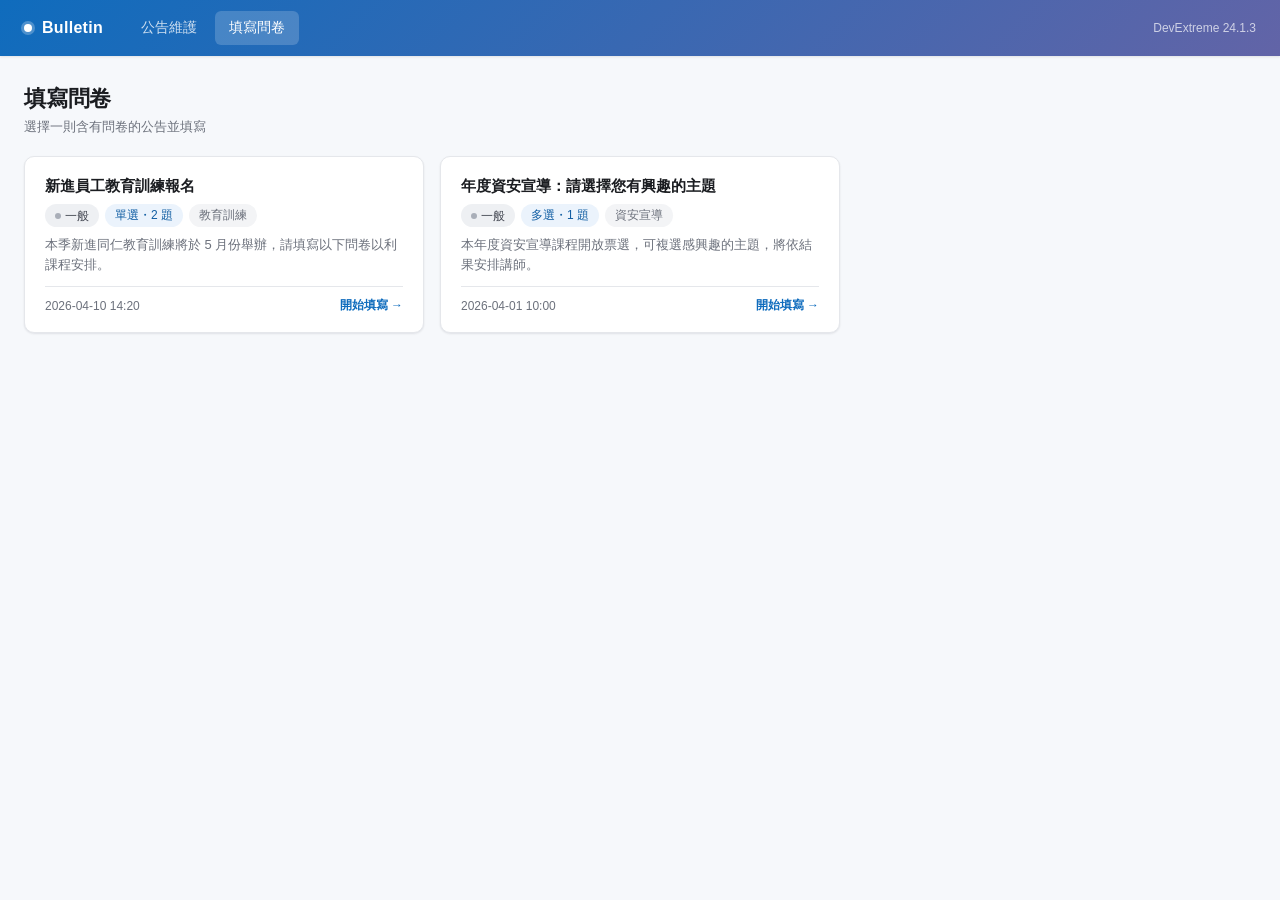
==== survey.html @ 4d08d93a "feat: add survey fill-in page, polish UI, share data layer Survey fill-in page (survey.html / survey" ====
<!DOCTYPE html>
<html lang="zh-Hant">
<head>
    <meta charset="UTF-8">
    <meta name="viewport" content="width=device-width, initial-scale=1.0">
    <title>填寫問卷</title>

    <link rel="stylesheet" href="https://cdn3.devexpress.com/jslib/24.1.3/css/dx.fluent.blue.light.css">
    <link rel="stylesheet" href="styles.css">
</head>
<body>
    <nav class="app-nav">
        <div class="app-nav-inner">
            <div class="app-brand"><span class="dot"></span>Bulletin</div>
            <div class="app-nav-links">
                <a class="app-nav-link" href="index.html">公告維護</a>
                <a class="app-nav-link active" href="survey.html">填寫問卷</a>
            </div>
            <div class="app-nav-meta">DevExtreme 24.1.3</div>
        </div>
    </nav>

    <div class="page-wrapper">
        <header class="page-header">
            <h1 id="pageTitle">填寫問卷</h1>
            <p class="page-subtitle" id="pageSubtitle">選擇一則含有問卷的公告並填寫</p>
        </header>

        <main id="surveyMain">
            <!-- survey.js 會 render 列表或填寫表單 -->
        </main>
    </div>

    <script src="https://code.jquery.com/jquery-3.7.1.min.js"></script>
    <script src="https://cdn3.devexpress.com/jslib/24.1.3/js/dx.all.js"></script>
    <script src="https://cdn3.devexpress.com/jslib/24.1.3/js/localization/dx.messages.zh.js"></script>
    <script src="data.js"></script>
    <script src="survey.js"></script>
</body>
</html>
---- styles.css ----
/* ============================================================
 * styles.css — 公告系統共用樣式
 * 搭配 DevExtreme Fluent Blue Light 主題
 * ============================================================ */

* { box-sizing: border-box; }

:root {
    --primary: #0f6cbd;
    --primary-600: #115ea3;
    --primary-50: #ebf3fc;
    --accent: #6264a7;
    --ink-900: #1b1d21;
    --ink-700: #424650;
    --ink-500: #6c717c;
    --ink-300: #a9aeb8;
    --ink-200: #d1d5db;
    --ink-100: #e5e7eb;
    --surface: #ffffff;
    --surface-alt: #f6f8fb;
    --surface-tint: #fafbfd;
    --danger: #b3261e;
    --danger-bg: #fce8e6;
    --success: #107c10;
    --shadow-sm: 0 1px 2px rgba(15, 23, 42, 0.06), 0 1px 3px rgba(15, 23, 42, 0.04);
    --shadow-md: 0 4px 16px rgba(15, 23, 42, 0.08), 0 2px 6px rgba(15, 23, 42, 0.04);
    --radius-sm: 6px;
    --radius-md: 10px;
    --radius-lg: 14px;
}

html, body {
    margin: 0;
    padding: 0;
    background: var(--surface-alt);
    color: var(--ink-900);
    font-family: "Segoe UI Variable", "Segoe UI", -apple-system, BlinkMacSystemFont,
        "Noto Sans TC", "PingFang TC", "Microsoft JhengHei", sans-serif;
    -webkit-font-smoothing: antialiased;
    -moz-osx-font-smoothing: grayscale;
}

/* ---------- Global nav ---------- */
.app-nav {
    background: linear-gradient(135deg, #0f6cbd 0%, #6264a7 100%);
    color: #fff;
    box-shadow: var(--shadow-sm);
    position: sticky;
    top: 0;
    z-index: 10;
}

.app-nav-inner {
    max-width: 1280px;
    margin: 0 auto;
    padding: 0 24px;
    display: flex;
    align-items: center;
    height: 56px;
    gap: 24px;
}

.app-brand {
    font-weight: 600;
    font-size: 16px;
    letter-spacing: 0.3px;
    display: flex;
    align-items: center;
    gap: 10px;
}

.app-brand .dot {
    width: 8px;
    height: 8px;
    border-radius: 50%;
    background: #fff;
    box-shadow: 0 0 0 3px rgba(255, 255, 255, 0.25);
}

.app-nav-links {
    display: flex;
    gap: 4px;
    flex: 1;
}

.app-nav-link {
    color: rgba(255, 255, 255, 0.78);
    text-decoration: none;
    padding: 8px 14px;
    border-radius: var(--radius-sm);
    font-size: 14px;
    font-weight: 500;
    transition: background 0.15s, color 0.15s;
}

.app-nav-link:hover {
    color: #fff;
    background: rgba(255, 255, 255, 0.12);
}

.app-nav-link.active {
    color: #fff;
    background: rgba(255, 255, 255, 0.18);
}

.app-nav-meta {
    color: rgba(255, 255, 255, 0.7);
    font-size: 12px;
}

/* ---------- Page ---------- */
.page-wrapper {
    max-width: 1280px;
    margin: 0 auto;
    padding: 24px;
}

.page-header {
    margin: 4px 0 20px;
}

.page-header h1 {
    margin: 0;
    font-size: 22px;
    font-weight: 600;
    letter-spacing: -0.2px;
}

.page-subtitle {
    margin: 4px 0 0;
    color: var(--ink-500);
    font-size: 13px;
}

/* ---------- Cards (generic) ---------- */
.card {
    background: var(--surface);
    border-radius: var(--radius-md);
    box-shadow: var(--shadow-sm);
    overflow: hidden;
}

.card-padded {
    padding: 18px 20px;
}

/* DataGrid 外觀 */
#announcementGrid {
    background: var(--surface);
    border-radius: var(--radius-md);
    box-shadow: var(--shadow-sm);
    overflow: hidden;
}

/* ---------- Popup form ---------- */
.popup-form {
    padding: 18px 22px 20px;
    height: 100%;
    overflow-y: auto;
    box-sizing: border-box;
    background: var(--surface);
}

#announcementPopup .dx-tabpanel,
#announcementPopup .dx-tabpanel .dx-multiview-wrapper,
#surveyResultPopup .dx-tabpanel,
#surveyResultPopup .dx-tabpanel .dx-multiview-wrapper {
    height: 100%;
}

.section-title {
    font-size: 13px;
    font-weight: 600;
    color: var(--ink-700);
    margin: 0 0 10px;
    padding-bottom: 6px;
    border-bottom: 1px solid var(--ink-100);
    text-transform: uppercase;
    letter-spacing: 0.5px;
}

.field-row {
    margin-bottom: 18px;
}

.field-label {
    display: block;
    font-size: 13px;
    color: var(--ink-700);
    margin-bottom: 6px;
    font-weight: 500;
}

.field-label .required-mark {
    color: var(--danger);
    margin-left: 2px;
    font-weight: 600;
}

.field-hint {
    font-size: 12px;
    color: var(--ink-500);
    margin-top: 6px;
    line-height: 1.5;
}

/* ---------- Attachments ---------- */
.attachment-section {
    border: 1px solid var(--ink-100);
    border-radius: var(--radius-md);
    padding: 14px 14px 12px;
    background: var(--surface-tint);
}

.attachment-list:not(:empty) {
    margin-bottom: 8px;
}

.attachment-item {
    display: flex;
    align-items: center;
    justify-content: space-between;
    padding: 10px 12px;
    background: var(--surface);
    border: 1px solid var(--ink-100);
    border-radius: var(--radius-sm);
    margin-bottom: 6px;
    transition: border-color 0.15s, background 0.15s;
}

.attachment-item:hover {
    border-color: var(--primary);
}

.attachment-item.is-new {
    background: var(--primary-50);
    border-color: #c0dcf7;
}

.attachment-item.is-removed {
    text-decoration: line-through;
    opacity: 0.55;
    background: var(--danger-bg);
    border-color: #f3c9c4;
}

.attachment-info {
    display: flex;
    align-items: center;
    gap: 10px;
    flex: 1;
    min-width: 0;
}

.attachment-info .dx-icon {
    color: var(--primary);
    font-size: 18px;
}

.attachment-name {
    font-size: 13px;
    color: var(--ink-900);
    overflow: hidden;
    text-overflow: ellipsis;
    white-space: nowrap;
    font-weight: 500;
}

.attachment-meta {
    font-size: 12px;
    color: var(--ink-500);
    flex-shrink: 0;
}

.attachment-badge {
    font-size: 11px;
    padding: 2px 8px;
    border-radius: 10px;
    background: var(--primary);
    color: #fff;
    flex-shrink: 0;
    font-weight: 500;
}

.attachment-actions {
    display: flex;
    gap: 2px;
    flex-shrink: 0;
}

/* ---------- Survey editor ---------- */
.survey-question-list {
    margin-top: 12px;
}

.survey-question-card {
    border: 1px solid var(--ink-100);
    border-radius: var(--radius-md);
    padding: 14px 16px;
    margin-bottom: 12px;
    background: var(--surface);
    box-shadow: var(--shadow-sm);
    transition: box-shadow 0.15s;
}

.survey-question-card:hover {
    box-shadow: var(--shadow-md);
}

.survey-question-header {
    display: flex;
    align-items: center;
    gap: 12px;
    margin-bottom: 12px;
}

.survey-question-index {
    font-weight: 700;
    color: var(--primary);
    flex-shrink: 0;
    min-width: 34px;
    font-size: 14px;
}

.survey-question-body {
    flex: 1;
}

.survey-question-actions {
    display: flex;
    align-items: center;
    gap: 4px;
}

.survey-options {
    margin-top: 12px;
    padding-left: 34px;
}

.survey-option-row {
    display: flex;
    align-items: center;
    gap: 8px;
    margin-bottom: 8px;
}

.survey-option-marker {
    color: var(--ink-300);
    flex-shrink: 0;
    font-size: 16px;
    min-width: 22px;
    text-align: center;
}

.survey-empty {
    padding: 32px 16px;
    text-align: center;
    color: var(--ink-500);
    border: 1px dashed var(--ink-200);
    border-radius: var(--radius-md);
    background: var(--surface-tint);
    font-size: 14px;
}

.survey-toolbar {
    display: flex;
    justify-content: space-between;
    align-items: center;
    margin-bottom: 12px;
    padding-bottom: 8px;
    border-bottom: 1px solid var(--ink-100);
}

.survey-toolbar-title {
    font-weight: 600;
    color: var(--ink-900);
    font-size: 14px;
}

.survey-toolbar-count {
    color: var(--ink-500);
    margin-left: 10px;
    font-size: 12px;
    font-weight: normal;
}

/* ---------- Survey result ---------- */
.result-summary {
    display: flex;
    align-items: center;
    gap: 20px;
    padding: 16px 20px;
    background: linear-gradient(135deg, var(--primary-50) 0%, #fff 100%);
    border-radius: var(--radius-md);
    margin-bottom: 18px;
    border: 1px solid #dfebf8;
}

.result-summary-label {
    color: var(--ink-500);
    font-size: 13px;
}

.result-summary-value {
    font-size: 28px;
    color: var(--primary);
    font-weight: 700;
    letter-spacing: -0.5px;
}

.result-summary-type {
    color: var(--ink-700);
    font-size: 13px;
    padding: 4px 10px;
    background: var(--surface);
    border-radius: 12px;
    border: 1px solid var(--ink-100);
}

.result-empty {
    padding: 48px 16px;
    text-align: center;
    color: var(--ink-500);
    font-size: 14px;
}

.result-question {
    border: 1px solid var(--ink-100);
    border-radius: var(--radius-md);
    padding: 16px 18px;
    margin-bottom: 12px;
    background: var(--surface);
    box-shadow: var(--shadow-sm);
}

.result-question-title {
    font-weight: 600;
    margin-bottom: 12px;
    color: var(--ink-900);
    font-size: 14px;
}

.result-question-required {
    color: var(--danger);
    font-size: 11px;
    margin-left: 8px;
    padding: 2px 6px;
    background: var(--danger-bg);
    border-radius: 4px;
    font-weight: 500;
}

.result-bar-row {
    display: grid;
    grid-template-columns: minmax(140px, 220px) 1fr 90px;
    align-items: center;
    gap: 12px;
    margin-bottom: 8px;
    font-size: 13px;
}

.result-bar-label {
    color: var(--ink-700);
    overflow: hidden;
    text-overflow: ellipsis;
    white-space: nowrap;
}

.result-bar-track {
    height: 10px;
    background: var(--ink-100);
    border-radius: 5px;
    overflow: hidden;
    position: relative;
}

.result-bar-fill {
    height: 100%;
    background: linear-gradient(90deg, var(--primary) 0%, var(--accent) 100%);
    border-radius: 5px;
    transition: width 0.4s ease-out;
}

.result-bar-value {
    text-align: right;
    color: var(--ink-700);
    font-variant-numeric: tabular-nums;
    font-weight: 500;
}

/* ---------- DataGrid cell badges ---------- */
.importance-pill {
    display: inline-flex;
    align-items: center;
    gap: 4px;
    padding: 3px 10px;
    border-radius: 12px;
    font-size: 12px;
    font-weight: 500;
    line-height: 1;
}

.importance-pill::before {
    content: '';
    width: 6px;
    height: 6px;
    border-radius: 50%;
    flex-shrink: 0;
}

.importance-normal {
    background: #eef0f3;
    color: var(--ink-700);
}
.importance-normal::before { background: var(--ink-300); }

.importance-high {
    background: var(--danger-bg);
    color: var(--danger);
}
.importance-high::before { background: var(--danger); }

.survey-tag {
    display: inline-block;
    padding: 3px 10px;
    border-radius: 12px;
    font-size: 12px;
    background: var(--primary-50);
    color: var(--primary-600);
    font-weight: 500;
}

.survey-tag.none {
    background: #f3f4f6;
    color: var(--ink-500);
}

/* ============================================================
 * Fill-in survey page (survey.html)
 * ============================================================ */
.survey-list {
    display: grid;
    grid-template-columns: repeat(auto-fill, minmax(340px, 1fr));
    gap: 16px;
}

.survey-card {
    background: var(--surface);
    border-radius: var(--radius-md);
    padding: 18px 20px;
    box-shadow: var(--shadow-sm);
    border: 1px solid var(--ink-100);
    cursor: pointer;
    transition: transform 0.15s, box-shadow 0.15s, border-color 0.15s;
    display: flex;
    flex-direction: column;
    min-height: 160px;
    position: relative;
}

.survey-card:hover {
    transform: translateY(-2px);
    box-shadow: var(--shadow-md);
    border-color: var(--primary);
}

.survey-card-header {
    display: flex;
    align-items: flex-start;
    gap: 10px;
    margin-bottom: 8px;
}

.survey-card-title {
    font-size: 15px;
    font-weight: 600;
    color: var(--ink-900);
    flex: 1;
    line-height: 1.4;
}

.survey-card-meta {
    display: flex;
    flex-wrap: wrap;
    gap: 6px;
    margin-bottom: 8px;
}

.survey-card-content {
    color: var(--ink-500);
    font-size: 13px;
    line-height: 1.5;
    flex: 1;
    overflow: hidden;
    display: -webkit-box;
    -webkit-line-clamp: 3;
    -webkit-box-orient: vertical;
}

.survey-card-footer {
    margin-top: 12px;
    padding-top: 10px;
    border-top: 1px solid var(--ink-100);
    display: flex;
    align-items: center;
    justify-content: space-between;
    font-size: 12px;
    color: var(--ink-500);
}

.survey-card-footer .arrow {
    color: var(--primary);
    font-weight: 600;
}

.survey-card.submitted::after {
    content: '✓ 已填寫';
    position: absolute;
    top: 12px;
    right: 12px;
    font-size: 11px;
    color: var(--success);
    background: #e6f4ea;
    padding: 3px 10px;
    border-radius: 10px;
    font-weight: 500;
}

/* Fill form */
.fill-form {
    background: var(--surface);
    border-radius: var(--radius-md);
    box-shadow: var(--shadow-sm);
    padding: 24px 28px;
}

.fill-back {
    display: inline-flex;
    align-items: center;
    gap: 6px;
    color: var(--primary);
    cursor: pointer;
    font-size: 13px;
    margin-bottom: 14px;
    font-weight: 500;
}

.fill-back:hover { text-decoration: underline; }

.fill-announcement-header {
    padding-bottom: 18px;
    border-bottom: 1px solid var(--ink-100);
    margin-bottom: 22px;
}

.fill-announcement-title {
    font-size: 22px;
    font-weight: 600;
    color: var(--ink-900);
    margin: 0 0 8px;
    letter-spacing: -0.2px;
}

.fill-announcement-meta {
    display: flex;
    flex-wrap: wrap;
    gap: 8px;
    margin-bottom: 12px;
    align-items: center;
    color: var(--ink-500);
    font-size: 12px;
}

.fill-announcement-content {
    color: var(--ink-700);
    font-size: 14px;
    line-height: 1.7;
    white-space: pre-wrap;
    background: var(--surface-tint);
    padding: 14px 16px;
    border-radius: var(--radius-sm);
    border-left: 3px solid var(--primary);
}

.fill-attachments {
    margin-top: 14px;
}

.fill-attachment-chip {
    display: inline-flex;
    align-items: center;
    gap: 6px;
    padding: 6px 12px;
    border-radius: 16px;
    background: var(--primary-50);
    color: var(--primary-600);
    font-size: 12px;
    margin-right: 6px;
    margin-bottom: 6px;
    cursor: pointer;
    border: 1px solid #dfebf8;
    transition: background 0.15s;
}
.fill-attachment-chip:hover { background: #d8e8fa; }

.fill-question {
    margin-bottom: 22px;
}

.fill-question-title {
    font-size: 15px;
    font-weight: 600;
    margin-bottom: 12px;
    color: var(--ink-900);
}

.fill-question-index {
    color: var(--primary);
    margin-right: 6px;
    font-weight: 700;
}

.fill-required-mark {
    color: var(--danger);
    margin-left: 4px;
}

.fill-actions {
    margin-top: 24px;
    padding-top: 18px;
    border-top: 1px solid var(--ink-100);
    display: flex;
    justify-content: flex-end;
    gap: 10px;
}

.empty-state {
    text-align: center;
    padding: 72px 20px;
    color: var(--ink-500);
}

.empty-state .icon {
    font-size: 48px;
    color: var(--ink-300);
    margin-bottom: 12px;
}

.empty-state h3 {
    color: var(--ink-700);
    font-weight: 600;
    margin: 0 0 6px;
    font-size: 16px;
}

/* ---------- Thank you state ---------- */
.thank-you {
    text-align: center;
    padding: 60px 20px;
    background: var(--surface);
    border-radius: var(--radius-md);
    box-shadow: var(--shadow-sm);
}

.thank-you-icon {
    width: 72px;
    height: 72px;
    border-radius: 50%;
    background: linear-gradient(135deg, #e6f4ea 0%, #cfe9d5 100%);
    color: var(--success);
    display: inline-flex;
    align-items: center;
    justify-content: center;
    font-size: 36px;
    margin-bottom: 18px;
}

.thank-you h2 {
    margin: 0 0 8px;
    color: var(--ink-900);
    font-size: 22px;
    font-weight: 600;
}

.thank-you p {
    color: var(--ink-500);
    margin: 0 0 22px;
}
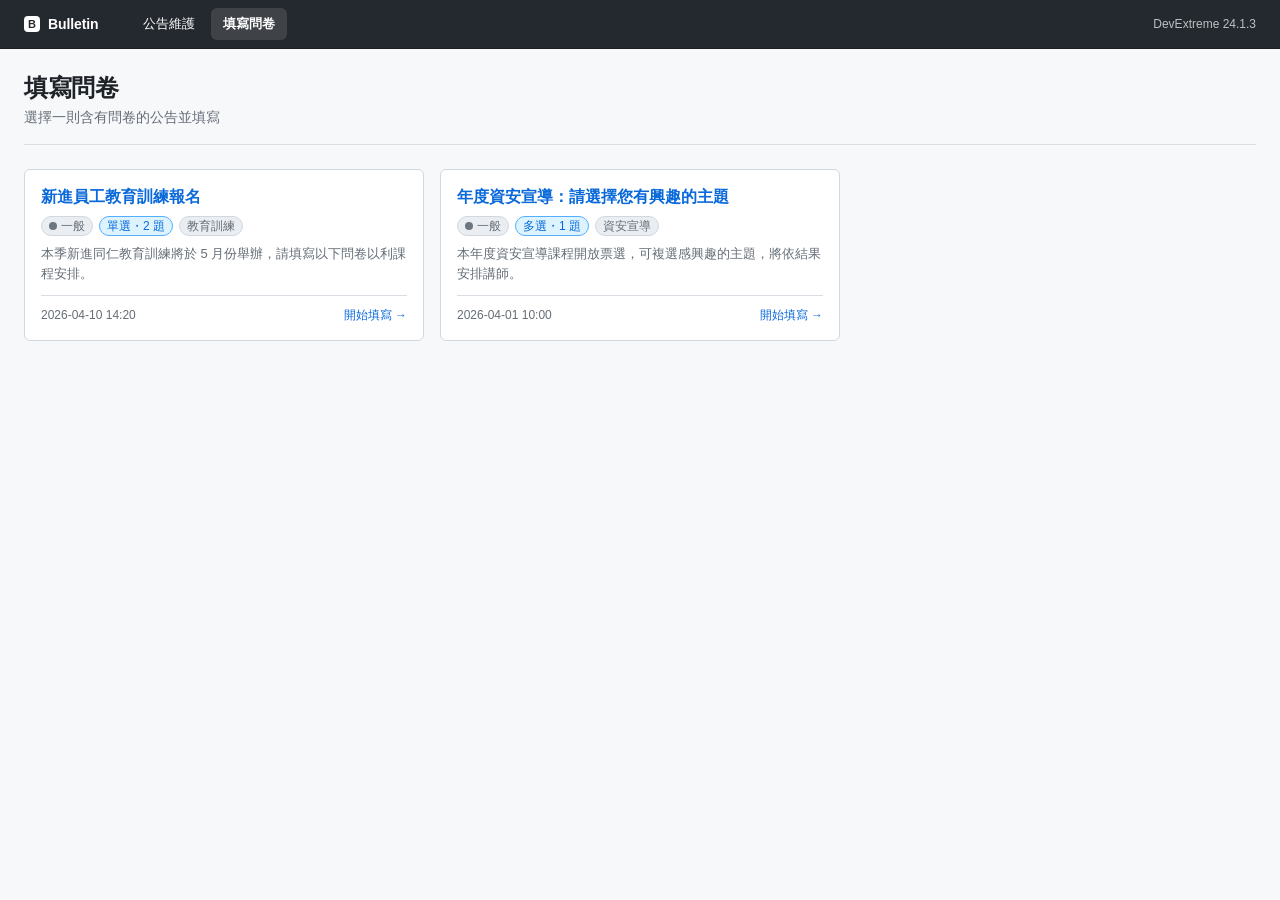
==== commit e738e1aa: "refactor: redesign UI with GitHub Primer design system (light) Tokens - Replace Fluent palette with " ====
--- a/survey.html
+++ b/survey.html
@@ -5,7 +5,7 @@
     <meta name="viewport" content="width=device-width, initial-scale=1.0">
     <title>填寫問卷</title>
 
-    <link rel="stylesheet" href="https://cdn3.devexpress.com/jslib/24.1.3/css/dx.fluent.blue.light.css">
+    <link rel="stylesheet" href="https://cdn3.devexpress.com/jslib/24.1.3/css/dx.light.css">
     <link rel="stylesheet" href="styles.css">
 </head>
 <body>
--- a/styles.css
+++ b/styles.css
@@ -1,53 +1,88 @@
 /* ============================================================
- * styles.css — 公告系統共用樣式
- * 搭配 DevExtreme Fluent Blue Light 主題
+ * styles.css — GitHub Primer Design System (light)
  * ============================================================ */
 
 * { box-sizing: border-box; }
 
 :root {
-    --primary: #0f6cbd;
-    --primary-600: #115ea3;
-    --primary-50: #ebf3fc;
-    --accent: #6264a7;
-    --ink-900: #1b1d21;
-    --ink-700: #424650;
-    --ink-500: #6c717c;
-    --ink-300: #a9aeb8;
-    --ink-200: #d1d5db;
-    --ink-100: #e5e7eb;
-    --surface: #ffffff;
-    --surface-alt: #f6f8fb;
-    --surface-tint: #fafbfd;
-    --danger: #b3261e;
-    --danger-bg: #fce8e6;
-    --success: #107c10;
-    --shadow-sm: 0 1px 2px rgba(15, 23, 42, 0.06), 0 1px 3px rgba(15, 23, 42, 0.04);
-    --shadow-md: 0 4px 16px rgba(15, 23, 42, 0.08), 0 2px 6px rgba(15, 23, 42, 0.04);
+    /* ---- Primer color tokens (light) ---- */
+    --color-canvas-default: #ffffff;
+    --color-canvas-subtle: #f6f8fa;
+    --color-canvas-inset: #eef1f4;
+    --color-canvas-overlay: #ffffff;
+
+    --color-fg-default: #1f2328;
+    --color-fg-muted: #656d76;
+    --color-fg-subtle: #6e7781;
+    --color-fg-on-emphasis: #ffffff;
+
+    --color-border-default: #d0d7de;
+    --color-border-muted: #d8dee4;
+
+    --color-accent-fg: #0969da;
+    --color-accent-emphasis: #0969da;
+    --color-accent-emphasis-hover: #0860ca;
+    --color-accent-subtle: #ddf4ff;
+    --color-accent-muted: #54aeff;
+
+    --color-success-fg: #1a7f37;
+    --color-success-emphasis: #1f883d;
+    --color-success-emphasis-hover: #1a7f37;
+    --color-success-subtle: #dafbe1;
+
+    --color-attention-fg: #9a6700;
+    --color-attention-subtle: #fff8c5;
+
+    --color-danger-fg: #d1242f;
+    --color-danger-emphasis: #cf222e;
+    --color-danger-emphasis-hover: #a40e26;
+    --color-danger-subtle: #ffebe9;
+
+    --color-neutral-emphasis: #6e7781;
+    --color-neutral-muted: #eaeef2;
+    --color-neutral-subtle: #f6f8fa;
+
+    /* nav */
+    --color-header-bg: #24292f;
+    --color-header-fg: #ffffff;
+    --color-header-fg-muted: #ffffffb3;
+
+    /* radius / spacing */
     --radius-sm: 6px;
-    --radius-md: 10px;
-    --radius-lg: 14px;
+    --radius-md: 6px;
+    --radius-lg: 8px;
+    --radius-pill: 2em;
+
+    --shadow-overlay: 0 1px 3px rgba(31, 35, 40, 0.08), 0 8px 24px rgba(31, 35, 40, 0.12);
+    --shadow-resting: 0 1px 0 rgba(31, 35, 40, 0.04);
 }
 
 html, body {
     margin: 0;
     padding: 0;
-    background: var(--surface-alt);
-    color: var(--ink-900);
-    font-family: "Segoe UI Variable", "Segoe UI", -apple-system, BlinkMacSystemFont,
-        "Noto Sans TC", "PingFang TC", "Microsoft JhengHei", sans-serif;
+    background: var(--color-canvas-subtle);
+    color: var(--color-fg-default);
+    font-family: -apple-system, BlinkMacSystemFont, "Segoe UI", "Noto Sans",
+        "Helvetica Neue", "PingFang TC", "Microsoft JhengHei", sans-serif;
+    font-size: 14px;
+    line-height: 1.5;
     -webkit-font-smoothing: antialiased;
     -moz-osx-font-smoothing: grayscale;
 }
 
-/* ---------- Global nav ---------- */
+a { color: var(--color-accent-fg); text-decoration: none; }
+a:hover { text-decoration: underline; }
+
+/* ============================================================
+ * Header / nav (GitHub style)
+ * ============================================================ */
 .app-nav {
-    background: linear-gradient(135deg, #0f6cbd 0%, #6264a7 100%);
-    color: #fff;
-    box-shadow: var(--shadow-sm);
+    background: var(--color-header-bg);
+    color: var(--color-header-fg);
+    border-bottom: 1px solid #1b1f24;
     position: sticky;
     top: 0;
-    z-index: 10;
+    z-index: 30;
 }
 
 .app-nav-inner {
@@ -56,59 +91,70 @@
     padding: 0 24px;
     display: flex;
     align-items: center;
-    height: 56px;
-    gap: 24px;
+    height: 48px;
+    gap: 16px;
 }
 
 .app-brand {
     font-weight: 600;
-    font-size: 16px;
-    letter-spacing: 0.3px;
-    display: flex;
-    align-items: center;
-    gap: 10px;
+    font-size: 14px;
+    color: var(--color-header-fg);
+    display: flex;
+    align-items: center;
+    gap: 8px;
+    letter-spacing: -0.1px;
 }
 
 .app-brand .dot {
-    width: 8px;
-    height: 8px;
-    border-radius: 50%;
-    background: #fff;
-    box-shadow: 0 0 0 3px rgba(255, 255, 255, 0.25);
-}
+    width: 16px;
+    height: 16px;
+    border-radius: 4px;
+    background: var(--color-header-fg);
+    color: var(--color-header-bg);
+    display: inline-flex;
+    align-items: center;
+    justify-content: center;
+    font-size: 11px;
+    font-weight: 700;
+}
+.app-brand .dot::after { content: 'B'; }
 
 .app-nav-links {
     display: flex;
     gap: 4px;
     flex: 1;
+    margin-left: 16px;
 }
 
 .app-nav-link {
-    color: rgba(255, 255, 255, 0.78);
+    color: var(--color-header-fg);
     text-decoration: none;
-    padding: 8px 14px;
+    padding: 6px 12px;
     border-radius: var(--radius-sm);
-    font-size: 14px;
+    font-size: 13px;
     font-weight: 500;
-    transition: background 0.15s, color 0.15s;
+    line-height: 20px;
+    transition: background 0.12s;
 }
 
 .app-nav-link:hover {
-    color: #fff;
+    background: rgba(255, 255, 255, 0.08);
+    text-decoration: none;
+}
+
+.app-nav-link.active {
     background: rgba(255, 255, 255, 0.12);
-}
-
-.app-nav-link.active {
-    color: #fff;
-    background: rgba(255, 255, 255, 0.18);
+    font-weight: 600;
 }
 
 .app-nav-meta {
-    color: rgba(255, 255, 255, 0.7);
+    color: var(--color-header-fg-muted);
     font-size: 12px;
 }
 
-/* ---------- Page ---------- */
+/* ============================================================
+ * Page layout
+ * ============================================================ */
 .page-wrapper {
     max-width: 1280px;
     margin: 0 auto;
@@ -116,49 +162,70 @@
 }
 
 .page-header {
-    margin: 4px 0 20px;
+    margin: 0 0 24px;
+    padding-bottom: 16px;
+    border-bottom: 1px solid var(--color-border-muted);
 }
 
 .page-header h1 {
     margin: 0;
-    font-size: 22px;
-    font-weight: 600;
-    letter-spacing: -0.2px;
+    font-size: 24px;
+    font-weight: 600;
+    line-height: 1.25;
+    letter-spacing: -0.3px;
+    color: var(--color-fg-default);
 }
 
 .page-subtitle {
     margin: 4px 0 0;
-    color: var(--ink-500);
-    font-size: 13px;
-}
-
-/* ---------- Cards (generic) ---------- */
-.card {
-    background: var(--surface);
-    border-radius: var(--radius-md);
-    box-shadow: var(--shadow-sm);
+    color: var(--color-fg-muted);
+    font-size: 14px;
+}
+
+/* ============================================================
+ * Box / card (Primer Box)
+ * ============================================================ */
+.card,
+#announcementGrid {
+    background: var(--color-canvas-default);
+    border: 1px solid var(--color-border-default);
+    border-radius: var(--radius-md);
     overflow: hidden;
 }
 
-.card-padded {
-    padding: 18px 20px;
-}
-
-/* DataGrid 外觀 */
-#announcementGrid {
-    background: var(--surface);
-    border-radius: var(--radius-md);
-    box-shadow: var(--shadow-sm);
-    overflow: hidden;
-}
-
-/* ---------- Popup form ---------- */
+/* ============================================================
+ * Popup (override DevExtreme)
+ * ============================================================ */
+.dx-overlay-content.dx-popup-normal {
+    border-radius: var(--radius-lg);
+    box-shadow: var(--shadow-overlay);
+    border: 1px solid var(--color-border-default);
+}
+
+.dx-popup-title.dx-toolbar {
+    background: var(--color-canvas-default);
+    border-bottom: 1px solid var(--color-border-muted);
+    padding: 12px 16px;
+}
+
+.dx-popup-title .dx-toolbar-label {
+    font-size: 16px;
+    font-weight: 600;
+    color: var(--color-fg-default);
+}
+
+.dx-popup-bottom.dx-toolbar {
+    background: var(--color-canvas-subtle);
+    border-top: 1px solid var(--color-border-muted);
+    padding: 12px 16px;
+}
+
 .popup-form {
-    padding: 18px 22px 20px;
+    padding: 16px 20px 20px;
     height: 100%;
     overflow-y: auto;
     box-sizing: border-box;
-    background: var(--surface);
+    background: var(--color-canvas-default);
 }
 
 #announcementPopup .dx-tabpanel,
@@ -168,80 +235,270 @@
     height: 100%;
 }
 
-.section-title {
-    font-size: 13px;
-    font-weight: 600;
-    color: var(--ink-700);
-    margin: 0 0 10px;
-    padding-bottom: 6px;
-    border-bottom: 1px solid var(--ink-100);
-    text-transform: uppercase;
-    letter-spacing: 0.5px;
-}
-
-.field-row {
-    margin-bottom: 18px;
-}
+/* ============================================================
+ * Form fields
+ * ============================================================ */
+.field-row { margin-bottom: 16px; }
 
 .field-label {
     display: block;
     font-size: 13px;
-    color: var(--ink-700);
+    font-weight: 600;
+    color: var(--color-fg-default);
     margin-bottom: 6px;
-    font-weight: 500;
+    line-height: 1.4;
 }
 
 .field-label .required-mark {
-    color: var(--danger);
+    color: var(--color-danger-fg);
     margin-left: 2px;
-    font-weight: 600;
 }
 
 .field-hint {
     font-size: 12px;
-    color: var(--ink-500);
+    color: var(--color-fg-muted);
     margin-top: 6px;
     line-height: 1.5;
 }
 
-/* ---------- Attachments ---------- */
+/* DevExtreme inputs — Primer flat look */
+.dx-texteditor.dx-editor-outlined {
+    border: 1px solid var(--color-border-default);
+    border-radius: var(--radius-sm);
+    background: var(--color-canvas-default);
+    transition: border-color 0.12s, box-shadow 0.12s;
+}
+.dx-texteditor.dx-editor-outlined.dx-state-hover {
+    border-color: #b1b9c1;
+}
+.dx-texteditor.dx-editor-outlined.dx-state-focused {
+    border-color: var(--color-accent-emphasis);
+    box-shadow: 0 0 0 3px rgba(9, 105, 218, 0.3);
+}
+.dx-texteditor-input {
+    color: var(--color-fg-default);
+    font-family: inherit;
+    font-size: 14px;
+}
+
+/* ============================================================
+ * Buttons (Primer)
+ * ============================================================ */
+.dx-button {
+    border-radius: var(--radius-sm);
+    transition: background 0.1s, border-color 0.1s, box-shadow 0.1s;
+    font-weight: 500;
+}
+
+/* default styled button (secondary): white with grey border */
+.dx-button-mode-contained.dx-button-normal {
+    background: var(--color-canvas-default);
+    border: 1px solid var(--color-border-default);
+    color: var(--color-fg-default);
+    box-shadow: var(--shadow-resting);
+}
+.dx-button-mode-contained.dx-button-normal.dx-state-hover {
+    background: var(--color-canvas-subtle);
+    border-color: var(--color-border-default);
+}
+.dx-button-mode-contained.dx-button-normal.dx-state-active {
+    background: var(--color-canvas-inset);
+}
+
+/* primary button: GitHub green */
+.dx-button-mode-contained.dx-button-default {
+    background: var(--color-success-emphasis);
+    border: 1px solid rgba(31, 35, 40, 0.15);
+    color: #fff;
+    box-shadow: var(--shadow-resting);
+}
+.dx-button-mode-contained.dx-button-default.dx-state-hover {
+    background: var(--color-success-emphasis-hover);
+    border-color: rgba(31, 35, 40, 0.15);
+}
+.dx-button-mode-contained.dx-button-default.dx-state-active {
+    background: #187534;
+}
+.dx-button-mode-contained.dx-button-default .dx-icon,
+.dx-button-mode-contained.dx-button-default .dx-button-text {
+    color: #fff;
+}
+
+/* danger */
+.dx-button-mode-contained.dx-button-danger {
+    background: var(--color-danger-emphasis);
+    border: 1px solid rgba(31, 35, 40, 0.15);
+    color: #fff;
+}
+.dx-button-mode-contained.dx-button-danger.dx-state-hover {
+    background: var(--color-danger-emphasis-hover);
+}
+
+/* outlined */
+.dx-button-mode-outlined.dx-button-default {
+    border: 1px solid var(--color-accent-emphasis);
+    color: var(--color-accent-emphasis);
+}
+.dx-button-mode-outlined.dx-button-default.dx-state-hover {
+    background: var(--color-accent-subtle);
+}
+
+/* text-only buttons (used in attachment/survey rows) */
+.dx-button-mode-text {
+    color: var(--color-accent-fg);
+    background: transparent;
+}
+.dx-button-mode-text.dx-state-hover {
+    background: var(--color-neutral-muted);
+}
+.dx-button-mode-text.dx-button-danger {
+    color: var(--color-danger-fg);
+}
+.dx-button-mode-text.dx-button-danger.dx-state-hover {
+    background: var(--color-danger-subtle);
+    color: var(--color-danger-fg);
+}
+
+/* ============================================================
+ * DataGrid (Primer table feel)
+ * ============================================================ */
+.dx-datagrid {
+    color: var(--color-fg-default);
+    font-size: 14px;
+}
+
+.dx-datagrid-headers {
+    background: var(--color-canvas-subtle);
+    color: var(--color-fg-default);
+    border-bottom: 1px solid var(--color-border-default);
+    font-weight: 600;
+}
+
+.dx-datagrid-rowsview .dx-row {
+    border-bottom: 1px solid var(--color-border-muted);
+}
+
+.dx-datagrid-rowsview .dx-row.dx-row-alt {
+    background: transparent; /* GitHub doesn't zebra */
+}
+
+.dx-datagrid-rowsview .dx-data-row.dx-state-hover > td {
+    background-color: var(--color-canvas-subtle) !important;
+}
+
+.dx-datagrid .dx-row > td {
+    padding: 10px 14px;
+}
+
+.dx-datagrid-pager {
+    border-top: 1px solid var(--color-border-muted);
+    background: var(--color-canvas-subtle);
+}
+
+.dx-datagrid .dx-link {
+    color: var(--color-accent-fg);
+}
+
+.dx-datagrid-search-panel {
+    border: 1px solid var(--color-border-default);
+    border-radius: var(--radius-sm);
+}
+
+/* ============================================================
+ * Tabs (GitHub underline style)
+ * ============================================================ */
+.dx-tabpanel .dx-tabs,
+.dx-tabs {
+    background: var(--color-canvas-default);
+    border-bottom: 1px solid var(--color-border-default);
+}
+
+.dx-tabs-wrapper {
+    background: transparent;
+}
+
+.dx-tab {
+    background: transparent !important;
+    color: var(--color-fg-muted);
+    padding: 10px 16px;
+    border: none;
+    font-size: 14px;
+    transition: color 0.12s;
+    position: relative;
+}
+
+.dx-tab:not(.dx-tab-selected):hover {
+    color: var(--color-fg-default);
+    background: transparent;
+}
+
+.dx-tab.dx-tab-selected {
+    color: var(--color-fg-default);
+    font-weight: 600;
+}
+
+.dx-tab.dx-tab-selected::after {
+    content: '';
+    position: absolute;
+    left: 8px;
+    right: 8px;
+    bottom: -1px;
+    height: 2px;
+    background: #fd8c73;
+    border-radius: 2px 2px 0 0;
+}
+
+.dx-tab .dx-tab-text {
+    color: inherit;
+    font-weight: inherit;
+}
+
+.dx-tab .dx-icon {
+    color: inherit;
+}
+
+.dx-tabpanel .dx-multiview-wrapper {
+    border: none;
+}
+
+/* ============================================================
+ * Attachments
+ * ============================================================ */
 .attachment-section {
-    border: 1px solid var(--ink-100);
-    border-radius: var(--radius-md);
-    padding: 14px 14px 12px;
-    background: var(--surface-tint);
-}
-
-.attachment-list:not(:empty) {
-    margin-bottom: 8px;
-}
+    border: 1px solid var(--color-border-default);
+    border-radius: var(--radius-md);
+    padding: 12px;
+    background: var(--color-canvas-subtle);
+}
+
+.attachment-list:not(:empty) { margin-bottom: 6px; }
 
 .attachment-item {
     display: flex;
     align-items: center;
     justify-content: space-between;
-    padding: 10px 12px;
-    background: var(--surface);
-    border: 1px solid var(--ink-100);
+    padding: 8px 12px;
+    background: var(--color-canvas-default);
+    border: 1px solid var(--color-border-default);
     border-radius: var(--radius-sm);
     margin-bottom: 6px;
-    transition: border-color 0.15s, background 0.15s;
+    transition: border-color 0.12s;
 }
 
 .attachment-item:hover {
-    border-color: var(--primary);
+    border-color: var(--color-fg-muted);
 }
 
 .attachment-item.is-new {
-    background: var(--primary-50);
-    border-color: #c0dcf7;
+    background: var(--color-success-subtle);
+    border-color: #aceebb;
 }
 
 .attachment-item.is-removed {
     text-decoration: line-through;
-    opacity: 0.55;
-    background: var(--danger-bg);
-    border-color: #f3c9c4;
+    opacity: 0.6;
+    background: var(--color-danger-subtle);
+    border-color: #ffcecb;
 }
 
 .attachment-info {
@@ -253,13 +510,13 @@
 }
 
 .attachment-info .dx-icon {
-    color: var(--primary);
-    font-size: 18px;
+    color: var(--color-fg-muted);
+    font-size: 16px;
 }
 
 .attachment-name {
     font-size: 13px;
-    color: var(--ink-900);
+    color: var(--color-accent-fg);
     overflow: hidden;
     text-overflow: ellipsis;
     white-space: nowrap;
@@ -268,98 +525,95 @@
 
 .attachment-meta {
     font-size: 12px;
-    color: var(--ink-500);
+    color: var(--color-fg-muted);
     flex-shrink: 0;
+    font-variant-numeric: tabular-nums;
 }
 
 .attachment-badge {
     font-size: 11px;
-    padding: 2px 8px;
-    border-radius: 10px;
-    background: var(--primary);
-    color: #fff;
+    padding: 0 7px;
+    border-radius: var(--radius-pill);
+    background: var(--color-success-subtle);
+    color: var(--color-success-fg);
     flex-shrink: 0;
     font-weight: 500;
-}
-
-.attachment-actions {
-    display: flex;
-    gap: 2px;
+    line-height: 18px;
+    border: 1px solid #aceebb;
+}
+
+.attachment-actions { display: flex; gap: 2px; flex-shrink: 0; }
+
+/* ============================================================
+ * Survey editor
+ * ============================================================ */
+.survey-question-list { margin-top: 8px; }
+
+.survey-question-card {
+    border: 1px solid var(--color-border-default);
+    border-radius: var(--radius-md);
+    padding: 12px 16px;
+    margin-bottom: 12px;
+    background: var(--color-canvas-default);
+}
+
+.survey-question-card:hover {
+    border-color: var(--color-fg-muted);
+}
+
+.survey-question-header {
+    display: flex;
+    align-items: center;
+    gap: 12px;
+    margin-bottom: 10px;
+}
+
+.survey-question-index {
+    font-weight: 600;
+    color: var(--color-fg-muted);
     flex-shrink: 0;
-}
-
-/* ---------- Survey editor ---------- */
-.survey-question-list {
-    margin-top: 12px;
-}
-
-.survey-question-card {
-    border: 1px solid var(--ink-100);
-    border-radius: var(--radius-md);
-    padding: 14px 16px;
-    margin-bottom: 12px;
-    background: var(--surface);
-    box-shadow: var(--shadow-sm);
-    transition: box-shadow 0.15s;
-}
-
-.survey-question-card:hover {
-    box-shadow: var(--shadow-md);
-}
-
-.survey-question-header {
-    display: flex;
-    align-items: center;
-    gap: 12px;
-    margin-bottom: 12px;
-}
-
-.survey-question-index {
-    font-weight: 700;
-    color: var(--primary);
+    min-width: 32px;
+    font-size: 13px;
+    font-variant-numeric: tabular-nums;
+}
+
+.survey-question-body { flex: 1; }
+
+.survey-question-actions {
+    display: flex;
+    align-items: center;
+    gap: 4px;
+}
+
+.survey-options {
+    margin-top: 10px;
+    padding-left: 32px;
+}
+
+.survey-option-row {
+    display: flex;
+    align-items: center;
+    gap: 8px;
+    margin-bottom: 6px;
+}
+
+.survey-option-marker {
+    color: var(--color-fg-subtle);
     flex-shrink: 0;
-    min-width: 34px;
-    font-size: 14px;
-}
-
-.survey-question-body {
-    flex: 1;
-}
-
-.survey-question-actions {
-    display: flex;
-    align-items: center;
-    gap: 4px;
-}
-
-.survey-options {
-    margin-top: 12px;
-    padding-left: 34px;
-}
-
-.survey-option-row {
-    display: flex;
-    align-items: center;
-    gap: 8px;
-    margin-bottom: 8px;
-}
-
-.survey-option-marker {
-    color: var(--ink-300);
-    flex-shrink: 0;
-    font-size: 16px;
-    min-width: 22px;
+    font-size: 13px;
+    min-width: 20px;
     text-align: center;
+    font-family: ui-monospace, "SFMono-Regular", "Consolas", monospace;
 }
 
 .survey-empty {
     padding: 32px 16px;
     text-align: center;
-    color: var(--ink-500);
-    border: 1px dashed var(--ink-200);
-    border-radius: var(--radius-md);
-    background: var(--surface-tint);
-    font-size: 14px;
+    color: var(--color-fg-muted);
+    border: 1px dashed var(--color-border-default);
+    border-radius: var(--radius-md);
+    background: var(--color-canvas-subtle);
+    font-size: 13px;
 }
 
 .survey-toolbar {
@@ -368,190 +622,201 @@
     align-items: center;
     margin-bottom: 12px;
     padding-bottom: 8px;
-    border-bottom: 1px solid var(--ink-100);
+    border-bottom: 1px solid var(--color-border-muted);
 }
 
 .survey-toolbar-title {
     font-weight: 600;
-    color: var(--ink-900);
+    color: var(--color-fg-default);
     font-size: 14px;
 }
 
 .survey-toolbar-count {
-    color: var(--ink-500);
-    margin-left: 10px;
+    color: var(--color-fg-muted);
+    margin-left: 8px;
     font-size: 12px;
     font-weight: normal;
 }
 
-/* ---------- Survey result ---------- */
+/* ============================================================
+ * Survey result
+ * ============================================================ */
 .result-summary {
     display: flex;
     align-items: center;
-    gap: 20px;
-    padding: 16px 20px;
-    background: linear-gradient(135deg, var(--primary-50) 0%, #fff 100%);
-    border-radius: var(--radius-md);
-    margin-bottom: 18px;
-    border: 1px solid #dfebf8;
+    gap: 24px;
+    padding: 12px 16px;
+    background: var(--color-canvas-subtle);
+    border: 1px solid var(--color-border-default);
+    border-radius: var(--radius-md);
+    margin-bottom: 16px;
 }
 
 .result-summary-label {
-    color: var(--ink-500);
-    font-size: 13px;
+    color: var(--color-fg-muted);
+    font-size: 12px;
+    margin-bottom: 2px;
 }
 
 .result-summary-value {
-    font-size: 28px;
-    color: var(--primary);
-    font-weight: 700;
-    letter-spacing: -0.5px;
+    font-size: 24px;
+    color: var(--color-fg-default);
+    font-weight: 600;
+    line-height: 1.2;
+    font-variant-numeric: tabular-nums;
 }
 
 .result-summary-type {
-    color: var(--ink-700);
-    font-size: 13px;
-    padding: 4px 10px;
-    background: var(--surface);
-    border-radius: 12px;
-    border: 1px solid var(--ink-100);
+    color: var(--color-fg-muted);
+    font-size: 12px;
+    padding: 2px 8px;
+    background: var(--color-canvas-default);
+    border-radius: var(--radius-pill);
+    border: 1px solid var(--color-border-default);
 }
 
 .result-empty {
     padding: 48px 16px;
     text-align: center;
-    color: var(--ink-500);
+    color: var(--color-fg-muted);
     font-size: 14px;
 }
 
 .result-question {
-    border: 1px solid var(--ink-100);
-    border-radius: var(--radius-md);
-    padding: 16px 18px;
+    border: 1px solid var(--color-border-default);
+    border-radius: var(--radius-md);
+    padding: 14px 16px;
     margin-bottom: 12px;
-    background: var(--surface);
-    box-shadow: var(--shadow-sm);
+    background: var(--color-canvas-default);
 }
 
 .result-question-title {
     font-weight: 600;
     margin-bottom: 12px;
-    color: var(--ink-900);
+    color: var(--color-fg-default);
     font-size: 14px;
+    line-height: 1.4;
 }
 
 .result-question-required {
-    color: var(--danger);
+    color: var(--color-danger-fg);
     font-size: 11px;
     margin-left: 8px;
-    padding: 2px 6px;
-    background: var(--danger-bg);
-    border-radius: 4px;
+    padding: 1px 6px;
+    background: var(--color-danger-subtle);
+    border-radius: var(--radius-pill);
     font-weight: 500;
+    border: 1px solid #ffcecb;
 }
 
 .result-bar-row {
     display: grid;
-    grid-template-columns: minmax(140px, 220px) 1fr 90px;
+    grid-template-columns: minmax(140px, 220px) 1fr 100px;
     align-items: center;
     gap: 12px;
-    margin-bottom: 8px;
+    margin-bottom: 6px;
     font-size: 13px;
 }
 
 .result-bar-label {
-    color: var(--ink-700);
+    color: var(--color-fg-default);
     overflow: hidden;
     text-overflow: ellipsis;
     white-space: nowrap;
 }
 
 .result-bar-track {
-    height: 10px;
-    background: var(--ink-100);
-    border-radius: 5px;
+    height: 8px;
+    background: var(--color-neutral-muted);
+    border-radius: 4px;
     overflow: hidden;
-    position: relative;
 }
 
 .result-bar-fill {
     height: 100%;
-    background: linear-gradient(90deg, var(--primary) 0%, var(--accent) 100%);
-    border-radius: 5px;
-    transition: width 0.4s ease-out;
+    background: var(--color-accent-emphasis);
+    border-radius: 4px;
+    transition: width 0.3s ease-out;
 }
 
 .result-bar-value {
     text-align: right;
-    color: var(--ink-700);
+    color: var(--color-fg-default);
     font-variant-numeric: tabular-nums;
     font-weight: 500;
 }
 
-/* ---------- DataGrid cell badges ---------- */
+/* ============================================================
+ * Labels / pills (Primer Label)
+ * ============================================================ */
 .importance-pill {
     display: inline-flex;
     align-items: center;
     gap: 4px;
-    padding: 3px 10px;
-    border-radius: 12px;
+    padding: 0 7px;
+    border-radius: var(--radius-pill);
     font-size: 12px;
     font-weight: 500;
-    line-height: 1;
+    line-height: 18px;
+    border: 1px solid transparent;
 }
 
 .importance-pill::before {
     content: '';
-    width: 6px;
-    height: 6px;
+    width: 8px;
+    height: 8px;
     border-radius: 50%;
     flex-shrink: 0;
 }
 
 .importance-normal {
-    background: #eef0f3;
-    color: var(--ink-700);
-}
-.importance-normal::before { background: var(--ink-300); }
+    background: var(--color-neutral-muted);
+    color: var(--color-fg-muted);
+    border-color: var(--color-border-default);
+}
+.importance-normal::before { background: var(--color-fg-subtle); }
 
 .importance-high {
-    background: var(--danger-bg);
-    color: var(--danger);
-}
-.importance-high::before { background: var(--danger); }
+    background: var(--color-danger-subtle);
+    color: var(--color-danger-fg);
+    border-color: #ffcecb;
+}
+.importance-high::before { background: var(--color-danger-emphasis); }
 
 .survey-tag {
     display: inline-block;
-    padding: 3px 10px;
-    border-radius: 12px;
+    padding: 0 7px;
+    border-radius: var(--radius-pill);
     font-size: 12px;
-    background: var(--primary-50);
-    color: var(--primary-600);
+    background: var(--color-accent-subtle);
+    color: var(--color-accent-fg);
     font-weight: 500;
+    line-height: 18px;
+    border: 1px solid var(--color-accent-muted);
 }
 
 .survey-tag.none {
-    background: #f3f4f6;
-    color: var(--ink-500);
-}
-
-/* ============================================================
- * Fill-in survey page (survey.html)
+    background: var(--color-neutral-muted);
+    color: var(--color-fg-muted);
+    border-color: var(--color-border-default);
+}
+
+/* ============================================================
+ * Fill survey page
  * ============================================================ */
 .survey-list {
     display: grid;
-    grid-template-columns: repeat(auto-fill, minmax(340px, 1fr));
+    grid-template-columns: repeat(auto-fill, minmax(320px, 1fr));
     gap: 16px;
 }
 
 .survey-card {
-    background: var(--surface);
-    border-radius: var(--radius-md);
-    padding: 18px 20px;
-    box-shadow: var(--shadow-sm);
-    border: 1px solid var(--ink-100);
+    background: var(--color-canvas-default);
+    border-radius: var(--radius-md);
+    padding: 16px;
+    border: 1px solid var(--color-border-default);
     cursor: pointer;
-    transition: transform 0.15s, box-shadow 0.15s, border-color 0.15s;
+    transition: border-color 0.12s, background 0.12s;
     display: flex;
     flex-direction: column;
     min-height: 160px;
@@ -559,9 +824,8 @@
 }
 
 .survey-card:hover {
-    transform: translateY(-2px);
-    box-shadow: var(--shadow-md);
-    border-color: var(--primary);
+    border-color: var(--color-fg-muted);
+    background: var(--color-canvas-subtle);
 }
 
 .survey-card-header {
@@ -572,11 +836,15 @@
 }
 
 .survey-card-title {
-    font-size: 15px;
-    font-weight: 600;
-    color: var(--ink-900);
+    font-size: 16px;
+    font-weight: 600;
+    color: var(--color-accent-fg);
     flex: 1;
     line-height: 1.4;
+}
+
+.survey-card:hover .survey-card-title {
+    text-decoration: underline;
 }
 
 .survey-card-meta {
@@ -587,7 +855,7 @@
 }
 
 .survey-card-content {
-    color: var(--ink-500);
+    color: var(--color-fg-muted);
     font-size: 13px;
     line-height: 1.5;
     flex: 1;
@@ -600,17 +868,17 @@
 .survey-card-footer {
     margin-top: 12px;
     padding-top: 10px;
-    border-top: 1px solid var(--ink-100);
+    border-top: 1px solid var(--color-border-muted);
     display: flex;
     align-items: center;
     justify-content: space-between;
     font-size: 12px;
-    color: var(--ink-500);
+    color: var(--color-fg-muted);
 }
 
 .survey-card-footer .arrow {
-    color: var(--primary);
-    font-weight: 600;
+    color: var(--color-accent-fg);
+    font-weight: 500;
 }
 
 .survey-card.submitted::after {
@@ -619,18 +887,20 @@
     top: 12px;
     right: 12px;
     font-size: 11px;
-    color: var(--success);
-    background: #e6f4ea;
-    padding: 3px 10px;
-    border-radius: 10px;
+    color: var(--color-success-fg);
+    background: var(--color-success-subtle);
+    padding: 1px 7px;
+    border-radius: var(--radius-pill);
     font-weight: 500;
-}
-
-/* Fill form */
+    line-height: 18px;
+    border: 1px solid #aceebb;
+}
+
+/* fill form */
 .fill-form {
-    background: var(--surface);
-    border-radius: var(--radius-md);
-    box-shadow: var(--shadow-sm);
+    background: var(--color-canvas-default);
+    border-radius: var(--radius-md);
+    border: 1px solid var(--color-border-default);
     padding: 24px 28px;
 }
 
@@ -638,26 +908,26 @@
     display: inline-flex;
     align-items: center;
     gap: 6px;
-    color: var(--primary);
+    color: var(--color-accent-fg);
     cursor: pointer;
     font-size: 13px;
-    margin-bottom: 14px;
+    margin-bottom: 16px;
     font-weight: 500;
 }
-
 .fill-back:hover { text-decoration: underline; }
 
 .fill-announcement-header {
-    padding-bottom: 18px;
-    border-bottom: 1px solid var(--ink-100);
-    margin-bottom: 22px;
+    padding-bottom: 16px;
+    border-bottom: 1px solid var(--color-border-muted);
+    margin-bottom: 20px;
 }
 
 .fill-announcement-title {
     font-size: 22px;
     font-weight: 600;
-    color: var(--ink-900);
+    color: var(--color-fg-default);
     margin: 0 0 8px;
+    line-height: 1.25;
     letter-spacing: -0.2px;
 }
 
@@ -665,124 +935,181 @@
     display: flex;
     flex-wrap: wrap;
     gap: 8px;
-    margin-bottom: 12px;
-    align-items: center;
-    color: var(--ink-500);
+    margin-bottom: 14px;
+    align-items: center;
+    color: var(--color-fg-muted);
     font-size: 12px;
 }
 
 .fill-announcement-content {
-    color: var(--ink-700);
+    color: var(--color-fg-default);
     font-size: 14px;
-    line-height: 1.7;
+    line-height: 1.6;
     white-space: pre-wrap;
-    background: var(--surface-tint);
-    padding: 14px 16px;
-    border-radius: var(--radius-sm);
-    border-left: 3px solid var(--primary);
-}
-
-.fill-attachments {
-    margin-top: 14px;
-}
+    background: var(--color-canvas-subtle);
+    padding: 12px 16px;
+    border-radius: var(--radius-md);
+    border: 1px solid var(--color-border-muted);
+}
+
+.fill-attachments { margin-top: 12px; }
 
 .fill-attachment-chip {
     display: inline-flex;
     align-items: center;
     gap: 6px;
-    padding: 6px 12px;
-    border-radius: 16px;
-    background: var(--primary-50);
-    color: var(--primary-600);
+    padding: 3px 10px;
+    border-radius: var(--radius-pill);
+    background: var(--color-canvas-default);
+    color: var(--color-accent-fg);
     font-size: 12px;
     margin-right: 6px;
     margin-bottom: 6px;
     cursor: pointer;
-    border: 1px solid #dfebf8;
-    transition: background 0.15s;
-}
-.fill-attachment-chip:hover { background: #d8e8fa; }
-
-.fill-question {
-    margin-bottom: 22px;
-}
+    border: 1px solid var(--color-border-default);
+    transition: background 0.12s, border-color 0.12s;
+    line-height: 18px;
+}
+.fill-attachment-chip:hover {
+    background: var(--color-accent-subtle);
+    border-color: var(--color-accent-muted);
+}
+
+.fill-question { margin-bottom: 20px; }
 
 .fill-question-title {
-    font-size: 15px;
-    font-weight: 600;
-    margin-bottom: 12px;
-    color: var(--ink-900);
+    font-size: 14px;
+    font-weight: 600;
+    margin-bottom: 10px;
+    color: var(--color-fg-default);
+    line-height: 1.4;
 }
 
 .fill-question-index {
-    color: var(--primary);
+    color: var(--color-fg-muted);
     margin-right: 6px;
-    font-weight: 700;
+    font-weight: 600;
 }
 
 .fill-required-mark {
-    color: var(--danger);
+    color: var(--color-danger-fg);
     margin-left: 4px;
 }
 
 .fill-actions {
-    margin-top: 24px;
-    padding-top: 18px;
-    border-top: 1px solid var(--ink-100);
+    margin-top: 20px;
+    padding-top: 16px;
+    border-top: 1px solid var(--color-border-muted);
     display: flex;
     justify-content: flex-end;
-    gap: 10px;
-}
-
+    gap: 8px;
+}
+
+/* respondent input emphasis box */
+.fill-respondent-box {
+    background: var(--color-canvas-subtle);
+    padding: 14px 16px;
+    border-radius: var(--radius-md);
+    border: 1px solid var(--color-border-default);
+    border-left: 3px solid var(--color-accent-emphasis);
+    margin-bottom: 20px;
+}
+
+/* ============================================================
+ * Empty / thank you states
+ * ============================================================ */
 .empty-state {
     text-align: center;
-    padding: 72px 20px;
-    color: var(--ink-500);
+    padding: 64px 20px;
+    color: var(--color-fg-muted);
+    background: var(--color-canvas-default);
+    border: 1px solid var(--color-border-default);
+    border-radius: var(--radius-md);
 }
 
 .empty-state .icon {
-    font-size: 48px;
-    color: var(--ink-300);
+    font-size: 40px;
+    color: var(--color-fg-subtle);
     margin-bottom: 12px;
 }
 
 .empty-state h3 {
-    color: var(--ink-700);
+    color: var(--color-fg-default);
     font-weight: 600;
     margin: 0 0 6px;
     font-size: 16px;
 }
 
-/* ---------- Thank you state ---------- */
 .thank-you {
     text-align: center;
-    padding: 60px 20px;
-    background: var(--surface);
-    border-radius: var(--radius-md);
-    box-shadow: var(--shadow-sm);
+    padding: 48px 20px;
+    background: var(--color-canvas-default);
+    border-radius: var(--radius-md);
+    border: 1px solid var(--color-border-default);
 }
 
 .thank-you-icon {
-    width: 72px;
-    height: 72px;
+    width: 64px;
+    height: 64px;
     border-radius: 50%;
-    background: linear-gradient(135deg, #e6f4ea 0%, #cfe9d5 100%);
-    color: var(--success);
+    background: var(--color-success-subtle);
+    color: var(--color-success-fg);
     display: inline-flex;
     align-items: center;
     justify-content: center;
-    font-size: 36px;
-    margin-bottom: 18px;
+    font-size: 32px;
+    margin-bottom: 16px;
+    border: 1px solid #aceebb;
 }
 
 .thank-you h2 {
     margin: 0 0 8px;
-    color: var(--ink-900);
-    font-size: 22px;
+    color: var(--color-fg-default);
+    font-size: 20px;
     font-weight: 600;
 }
 
 .thank-you p {
-    color: var(--ink-500);
-    margin: 0 0 22px;
-}
+    color: var(--color-fg-muted);
+    margin: 0 0 20px;
+    font-size: 14px;
+}
+
+/* ============================================================
+ * Misc DevExtreme overrides
+ * ============================================================ */
+.dx-radiobutton .dx-radiobutton-icon::before {
+    border-color: var(--color-border-default);
+}
+.dx-radiobutton.dx-radiobutton-checked .dx-radiobutton-icon-dot {
+    background: var(--color-accent-emphasis);
+}
+.dx-radiobutton.dx-radiobutton-checked .dx-radiobutton-icon::before {
+    border-color: var(--color-accent-emphasis);
+}
+
+.dx-checkbox-checked .dx-checkbox-icon {
+    background: var(--color-accent-emphasis);
+    border-color: var(--color-accent-emphasis);
+}
+.dx-checkbox-checked .dx-checkbox-icon::before {
+    color: #fff;
+}
+
+.dx-switch-on-value .dx-switch-handle::before {
+    background: var(--color-accent-emphasis);
+}
+.dx-switch-on-value .dx-switch-container {
+    border-color: var(--color-accent-emphasis);
+}
+
+.dx-fileuploader-wrapper {
+    padding: 0;
+}
+
+.dx-fileuploader-input-wrapper {
+    border: 1px dashed var(--color-border-default);
+    border-radius: var(--radius-md);
+    background: var(--color-canvas-default);
+    padding: 16px;
+}
